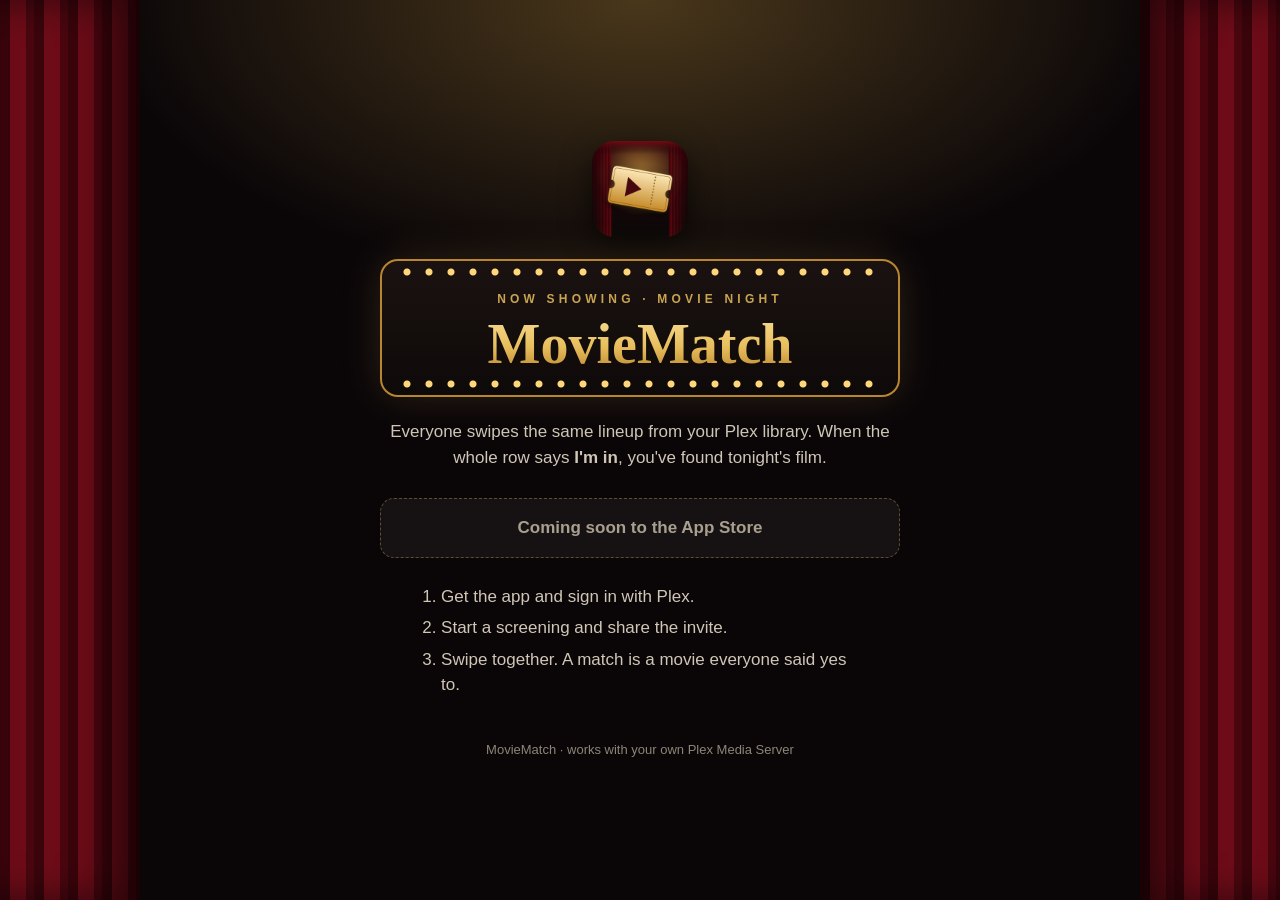
==== index.html @ 197e8e7d "MovieMatch share website (built from the app repo's site/ folder) Co-Authored-By: Claude Opus 5.5 <n" ====
<!doctype html>
<html lang="en">
<head>
<meta charset="utf-8">
<meta name="viewport" content="width=device-width, initial-scale=1, viewport-fit=cover">
<title>MovieMatch: pick tonight's movie together</title>
<meta name="description" content="Swipe through your Plex library with friends. When everyone's in, it's showtime.">
<!-- Safari shows an "Open / Get" App Store banner when this is filled in (build.sh does it). -->
<meta property="og:type" content="website">
<meta property="og:site_name" content="MovieMatch">
<meta property="og:title" content="MovieMatch: pick tonight's movie together">
<meta property="og:description" content="Swipe through your Plex library with friends. When everyone's in, it's showtime.">
<meta property="og:url" content="https://ender1824.github.io/moviematch-site/">
<meta property="og:image" content="https://ender1824.github.io/moviematch-site/og.png">
<meta property="og:image:width" content="1200">
<meta property="og:image:height" content="630">
<meta name="twitter:card" content="summary_large_image">
<meta name="theme-color" content="#0a0608">
<link rel="apple-touch-icon" href="apple-touch-icon.png">
<link rel="icon" href="icon.png">
<link rel="stylesheet" href="style.css">
</head>
<body>
<main>
  <img class="icon" src="icon.png" alt="">
  <div class="marquee">
    <div class="kicker">NOW SHOWING · MOVIE NIGHT</div>
    <h1>MovieMatch</h1>
  </div>
  <p class="lead">Everyone swipes the same lineup from your Plex library. When the whole row says <strong>I'm in</strong>, you've found tonight's film.</p>
  <span class="btn soon" role="note">Coming soon to the App Store</span>
  <ol class="steps">
    <li>Get the app and sign in with Plex.</li>
    <li>Start a screening and share the invite.</li>
    <li>Swipe together. A match is a movie everyone said yes to.</li>
  </ol>
</main>
<footer>MovieMatch · works with your own Plex Media Server</footer>
</body>
</html>
---- style.css ----
:root{--gold:#e8be5c;--gold-deep:#b8862f;--cream:#ebe4d7;--velvet:#5a0812;--ink:#0a0608}
*{box-sizing:border-box}
html,body{margin:0;min-height:100%;background:var(--ink);color:var(--cream);
  font:17px/1.5 -apple-system,BlinkMacSystemFont,"Helvetica Neue",sans-serif}
body{min-height:100vh;display:flex;flex-direction:column;align-items:center;justify-content:center;
  padding:48px 20px;position:relative;overflow-x:hidden;
  background:radial-gradient(ellipse 60% 45% at 50% 0%,rgba(150,115,50,.45),transparent 70%),var(--ink)}
body::before,body::after{content:"";position:fixed;top:0;bottom:0;width:min(14vw,140px);z-index:0;
  background:repeating-linear-gradient(90deg,#3a040b 0 10px,#6d0c18 10px 26px,#4a060f 26px 34px)}
body::before{left:0;box-shadow:inset -30px 0 40px rgba(0,0,0,.6)}
body::after{right:0;box-shadow:inset 30px 0 40px rgba(0,0,0,.6)}
main{position:relative;z-index:1;max-width:520px;width:100%;text-align:center}
.marquee{border:2px solid var(--gold-deep);border-radius:18px;padding:26px 20px 22px;position:relative;
  background:linear-gradient(#1a1210,#0e0a09);box-shadow:0 0 40px rgba(232,190,92,.15)}
.marquee::before,.marquee::after{content:"";position:absolute;left:14px;right:14px;height:8px;
  background:radial-gradient(circle,#ffd678 0 3px,transparent 4px) 0 0/22px 8px repeat-x}
.marquee::before{top:7px}.marquee::after{bottom:7px}
.kicker{font:800 12px/1 -apple-system,sans-serif;letter-spacing:.35em;color:var(--gold);opacity:.85;margin:6px 0 10px}
h1{font:700 clamp(40px,10vw,56px)/1.05 Georgia,"Times New Roman",serif;margin:0;
  background:linear-gradient(#f6dc93,var(--gold) 55%,var(--gold-deep));-webkit-background-clip:text;background-clip:text;color:transparent}
.icon{width:96px;height:96px;border-radius:22px;margin:0 auto 22px;display:block;box-shadow:0 10px 30px rgba(0,0,0,.6)}
p.lead{margin:22px auto 28px;max-width:30em;color:#cfc6b6}
.code{font:900 54px/1 ui-monospace,Menlo,monospace;letter-spacing:.25em;color:var(--cream);margin:18px 0 6px;padding-left:.25em}
.btn{display:block;width:100%;padding:16px 20px;border-radius:14px;font-weight:700;text-decoration:none;margin:12px 0}
.btn.primary{background:linear-gradient(#f2d081,var(--gold-deep));color:#1a0d05}
.btn.secondary{background:rgba(255,255,255,.07);color:var(--cream);border:1px solid rgba(232,190,92,.35)}
.btn:focus-visible{outline:3px solid #fff;outline-offset:3px}
ol.steps{text-align:left;color:#cfc6b6;margin:26px auto 0;padding-left:1.3em;max-width:26em}
ol.steps li{margin:6px 0}
footer{position:relative;z-index:1;margin-top:36px;font-size:13px;color:#8d8577}
@media (prefers-reduced-motion:no-preference){.marquee{animation:glow 3s ease-in-out infinite alternate}}
@keyframes glow{to{box-shadow:0 0 60px rgba(232,190,92,.28)}}
.btn.soon{background:rgba(255,255,255,.05);color:#a99f8e;border:1px dashed rgba(232,190,92,.35);cursor:default}
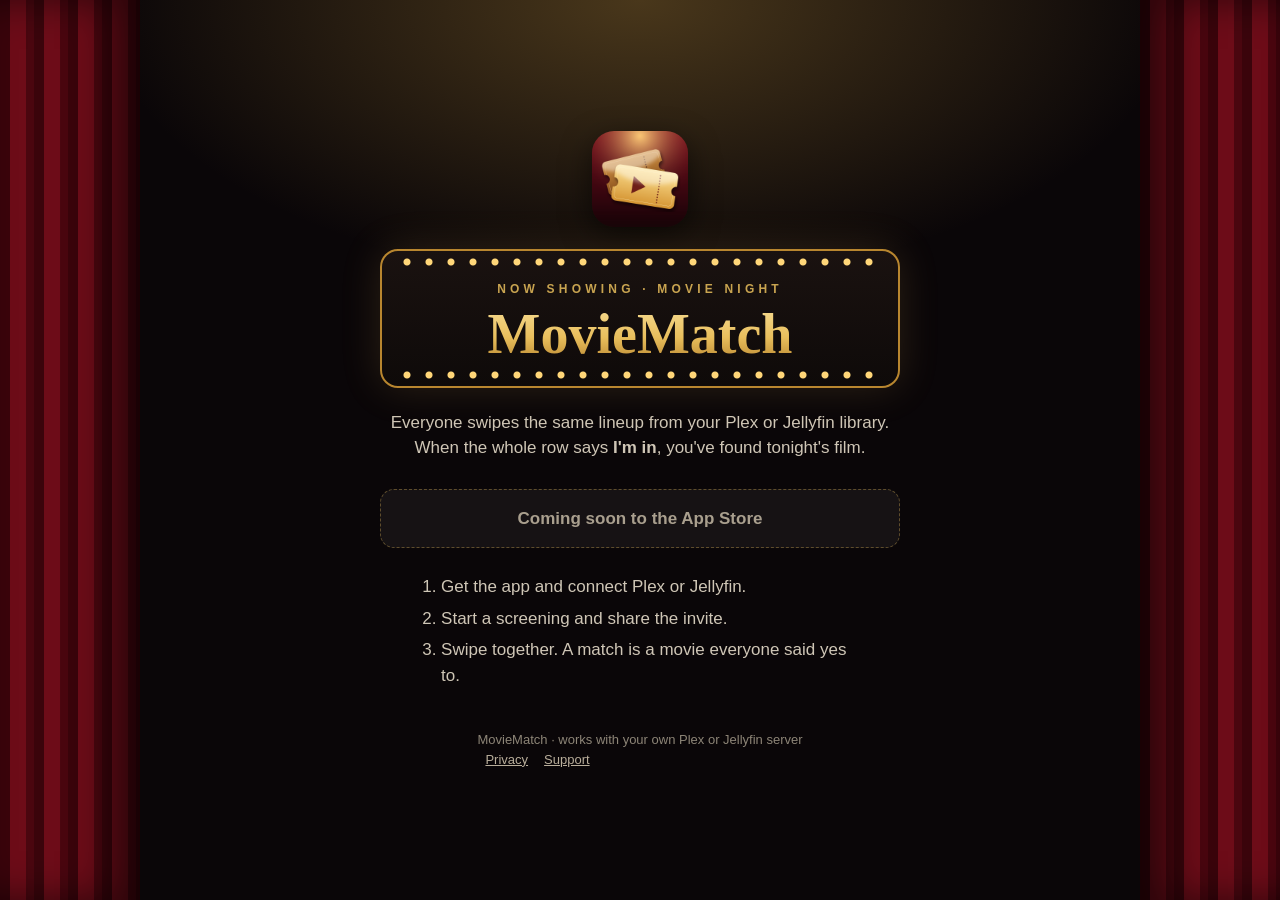
==== commit a86348f6: "Add privacy policy and support pages; new icon; Jellyfin mentions Co-Authored-By: Claude Opus 5.5 <n" ====
--- a/index.html
+++ b/index.html
@@ -27,14 +27,14 @@
     <div class="kicker">NOW SHOWING · MOVIE NIGHT</div>
     <h1>MovieMatch</h1>
   </div>
-  <p class="lead">Everyone swipes the same lineup from your Plex library. When the whole row says <strong>I'm in</strong>, you've found tonight's film.</p>
+  <p class="lead">Everyone swipes the same lineup from your Plex or Jellyfin library. When the whole row says <strong>I'm in</strong>, you've found tonight's film.</p>
   <span class="btn soon" role="note">Coming soon to the App Store</span>
   <ol class="steps">
-    <li>Get the app and sign in with Plex.</li>
+    <li>Get the app and connect Plex or Jellyfin.</li>
     <li>Start a screening and share the invite.</li>
     <li>Swipe together. A match is a movie everyone said yes to.</li>
   </ol>
 </main>
-<footer>MovieMatch · works with your own Plex Media Server</footer>
+<footer>MovieMatch · works with your own Plex or Jellyfin server<br><a href="privacy/">Privacy</a><a href="support/">Support</a></footer>
 </body>
 </html>
--- a/style.css
+++ b/style.css
@@ -31,3 +31,15 @@
 @media (prefers-reduced-motion:no-preference){.marquee{animation:glow 3s ease-in-out infinite alternate}}
 @keyframes glow{to{box-shadow:0 0 60px rgba(232,190,92,.28)}}
 .btn.soon{background:rgba(255,255,255,.05);color:#a99f8e;border:1px dashed rgba(232,190,92,.35);cursor:default}
+/* Long-form pages (privacy, support) */
+main.doc{max-width:680px;text-align:left}
+main.doc h1{font-size:clamp(34px,8vw,46px);margin:0 0 6px}
+main.doc h2{font:700 21px/1.3 Georgia,serif;color:var(--gold);margin:34px 0 8px}
+main.doc p,main.doc li{color:#d6cdbd}
+main.doc a{color:var(--gold)}
+main.doc .updated{color:#8d8577;font-size:14px;margin:0 0 28px}
+main.doc details{background:rgba(255,255,255,.05);border:1px solid rgba(232,190,92,.2);border-radius:12px;padding:12px 16px;margin:10px 0}
+main.doc summary{cursor:pointer;font-weight:650;color:var(--cream)}
+nav.top{position:relative;z-index:1;margin:0 0 28px;font-size:15px}
+nav.top a{color:var(--gold);text-decoration:none}
+footer a{color:#b9ae9b;margin:0 8px}
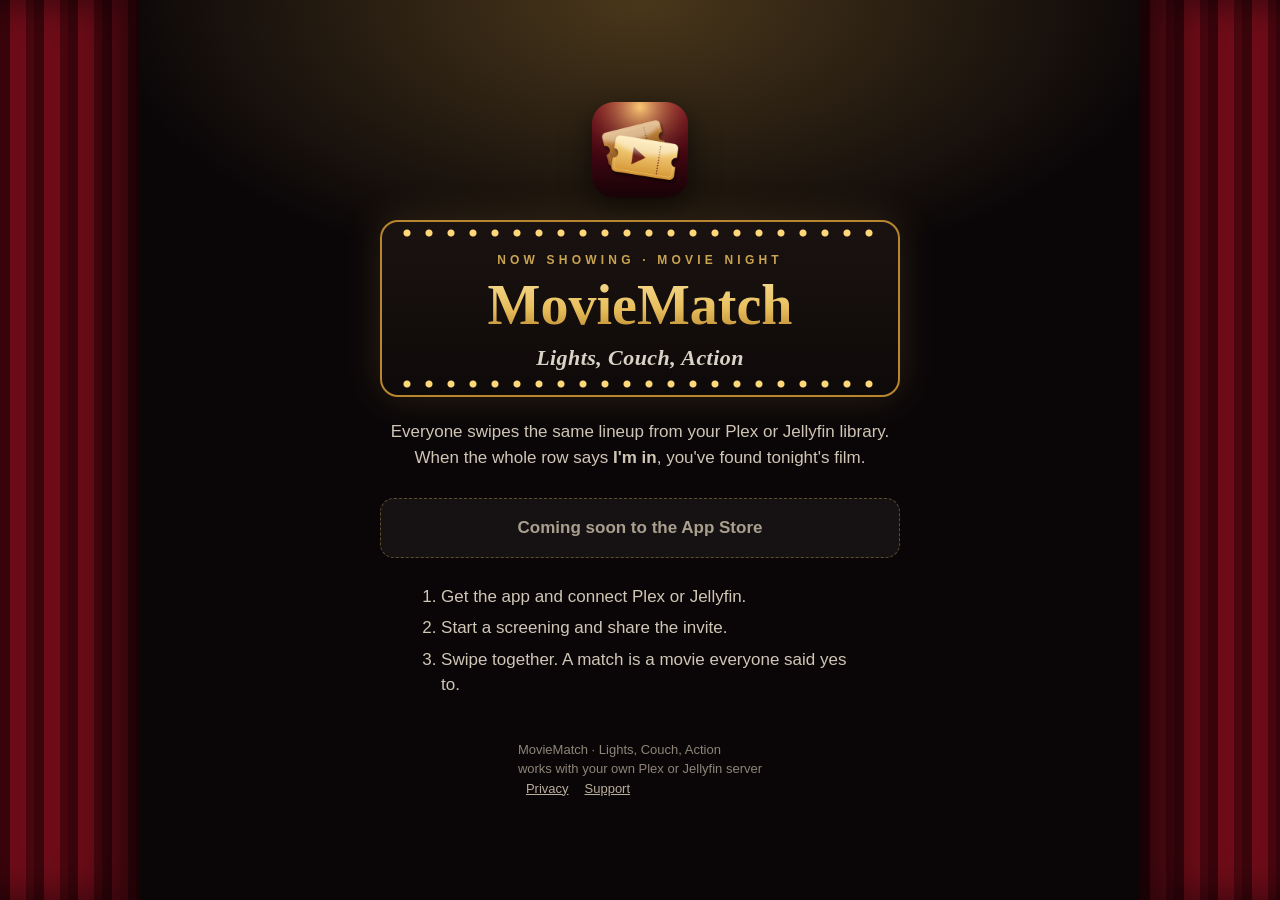
==== commit 8e304360: "Slogan: Lights, Couch, Action Co-Authored-By: Claude Opus 5.5 <noreply@anthropic.com>" ====
--- a/index.html
+++ b/index.html
@@ -3,15 +3,15 @@
 <head>
 <meta charset="utf-8">
 <meta name="viewport" content="width=device-width, initial-scale=1, viewport-fit=cover">
-<title>MovieMatch: pick tonight's movie together</title>
-<meta name="description" content="Swipe through your Plex library with friends. When everyone's in, it's showtime.">
+<title>MovieMatch · Lights, Couch, Action</title>
+<meta name="description" content="Lights, Couch, Action. Swipe your Plex or Jellyfin library together, and when everyone's in, it's showtime.">
 <!-- Safari shows an "Open / Get" App Store banner when this is filled in (build.sh does it). -->
 <meta property="og:type" content="website">
 <meta property="og:site_name" content="MovieMatch">
-<meta property="og:title" content="MovieMatch: pick tonight's movie together">
-<meta property="og:description" content="Swipe through your Plex library with friends. When everyone's in, it's showtime.">
-<meta property="og:url" content="https://ender1824.github.io/moviematch-site/">
-<meta property="og:image" content="https://ender1824.github.io/moviematch-site/og.png">
+<meta property="og:title" content="MovieMatch · Lights, Couch, Action">
+<meta property="og:description" content="Lights, Couch, Action. Swipe your Plex or Jellyfin library together, and when everyone's in, it's showtime.">
+<meta property="og:url" content="https://moviematch.kportal.net/">
+<meta property="og:image" content="https://moviematch.kportal.net/og.png">
 <meta property="og:image:width" content="1200">
 <meta property="og:image:height" content="630">
 <meta name="twitter:card" content="summary_large_image">
@@ -26,6 +26,7 @@
   <div class="marquee">
     <div class="kicker">NOW SHOWING · MOVIE NIGHT</div>
     <h1>MovieMatch</h1>
+    <p class="slogan">Lights, Couch, Action</p>
   </div>
   <p class="lead">Everyone swipes the same lineup from your Plex or Jellyfin library. When the whole row says <strong>I'm in</strong>, you've found tonight's film.</p>
   <span class="btn soon" role="note">Coming soon to the App Store</span>
@@ -35,6 +36,6 @@
     <li>Swipe together. A match is a movie everyone said yes to.</li>
   </ol>
 </main>
-<footer>MovieMatch · works with your own Plex or Jellyfin server<br><a href="privacy/">Privacy</a><a href="support/">Support</a></footer>
+<footer>MovieMatch · Lights, Couch, Action<br>works with your own Plex or Jellyfin server<br><a href="privacy/">Privacy</a><a href="support/">Support</a></footer>
 </body>
 </html>
--- a/style.css
+++ b/style.css
@@ -43,3 +43,4 @@
 nav.top{position:relative;z-index:1;margin:0 0 28px;font-size:15px}
 nav.top a{color:var(--gold);text-decoration:none}
 footer a{color:#b9ae9b;margin:0 8px}
+.slogan{font:italic 600 clamp(18px,4.6vw,22px)/1.2 Georgia,"Times New Roman",serif;color:var(--cream);letter-spacing:.02em;margin:10px 0 2px;opacity:.92}
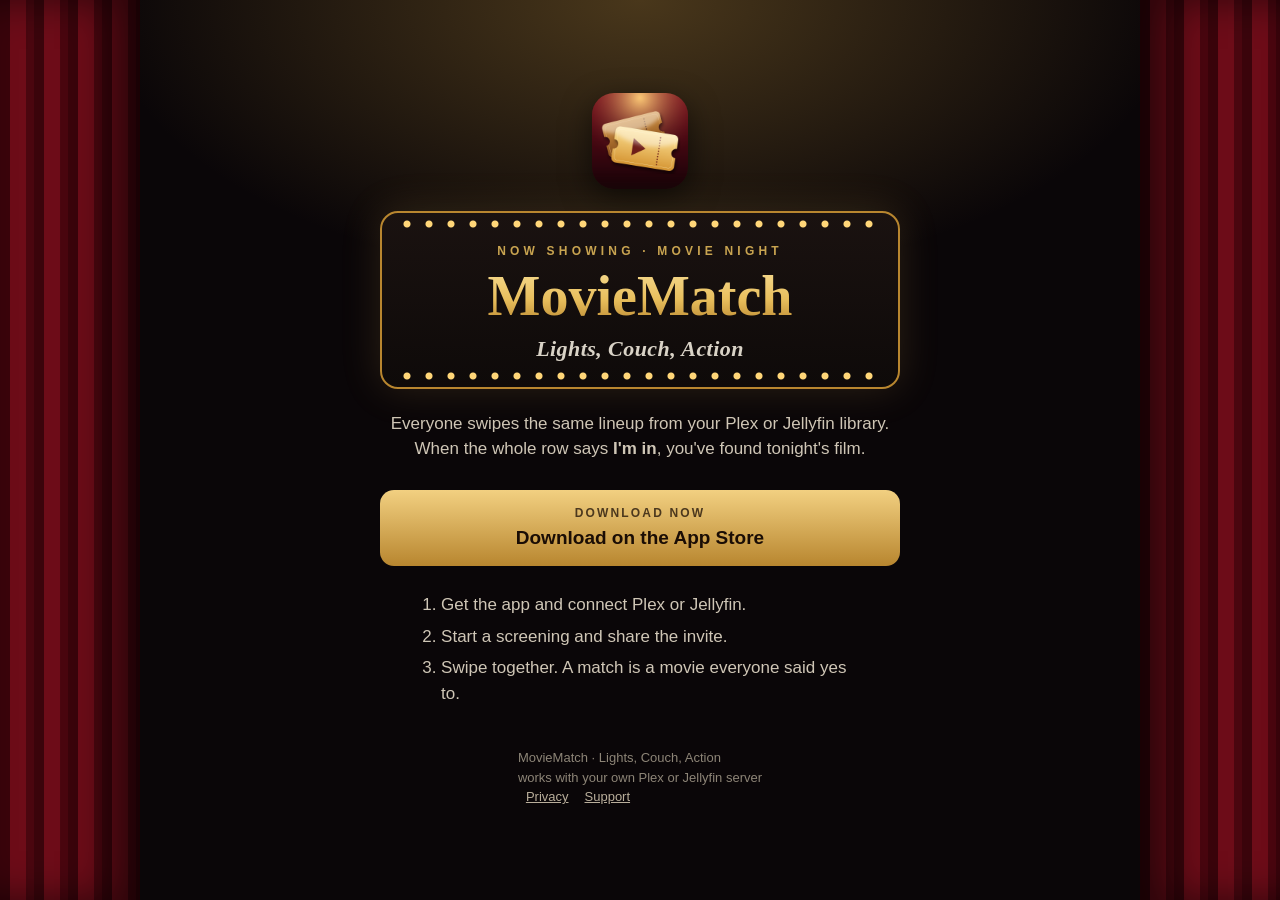
==== commit 2a28d397: "Download on the App Store: id6839865876; Smart App Banner Co-Authored-By: Claude Opus 5.5 <noreply@a" ====
--- a/index.html
+++ b/index.html
@@ -6,6 +6,7 @@
 <title>MovieMatch · Lights, Couch, Action</title>
 <meta name="description" content="Lights, Couch, Action. Swipe your Plex or Jellyfin library together, and when everyone's in, it's showtime.">
 <!-- Safari shows an "Open / Get" App Store banner when this is filled in (build.sh does it). -->
+<meta name="apple-itunes-app" content="app-id=6839865876">
 <meta property="og:type" content="website">
 <meta property="og:site_name" content="MovieMatch">
 <meta property="og:title" content="MovieMatch · Lights, Couch, Action">
@@ -29,7 +30,7 @@
     <p class="slogan">Lights, Couch, Action</p>
   </div>
   <p class="lead">Everyone swipes the same lineup from your Plex or Jellyfin library. When the whole row says <strong>I'm in</strong>, you've found tonight's film.</p>
-  <span class="btn soon" role="note">Coming soon to the App Store</span>
+  <a class="btn primary download" href="https://apps.apple.com/app/id6839865876"><span class="dl-kicker">Download now</span><span class="dl-main">Download on the App Store</span></a>
   <ol class="steps">
     <li>Get the app and connect Plex or Jellyfin.</li>
     <li>Start a screening and share the invite.</li>
--- a/style.css
+++ b/style.css
@@ -44,3 +44,6 @@
 nav.top a{color:var(--gold);text-decoration:none}
 footer a{color:#b9ae9b;margin:0 8px}
 .slogan{font:italic 600 clamp(18px,4.6vw,22px)/1.2 Georgia,"Times New Roman",serif;color:var(--cream);letter-spacing:.02em;margin:10px 0 2px;opacity:.92}
+.btn.download{display:flex;flex-direction:column;align-items:center;gap:2px;padding:14px 20px}
+.btn.download .dl-kicker{font-size:12px;font-weight:800;letter-spacing:.18em;text-transform:uppercase;opacity:.75}
+.btn.download .dl-main{font-size:19px}
